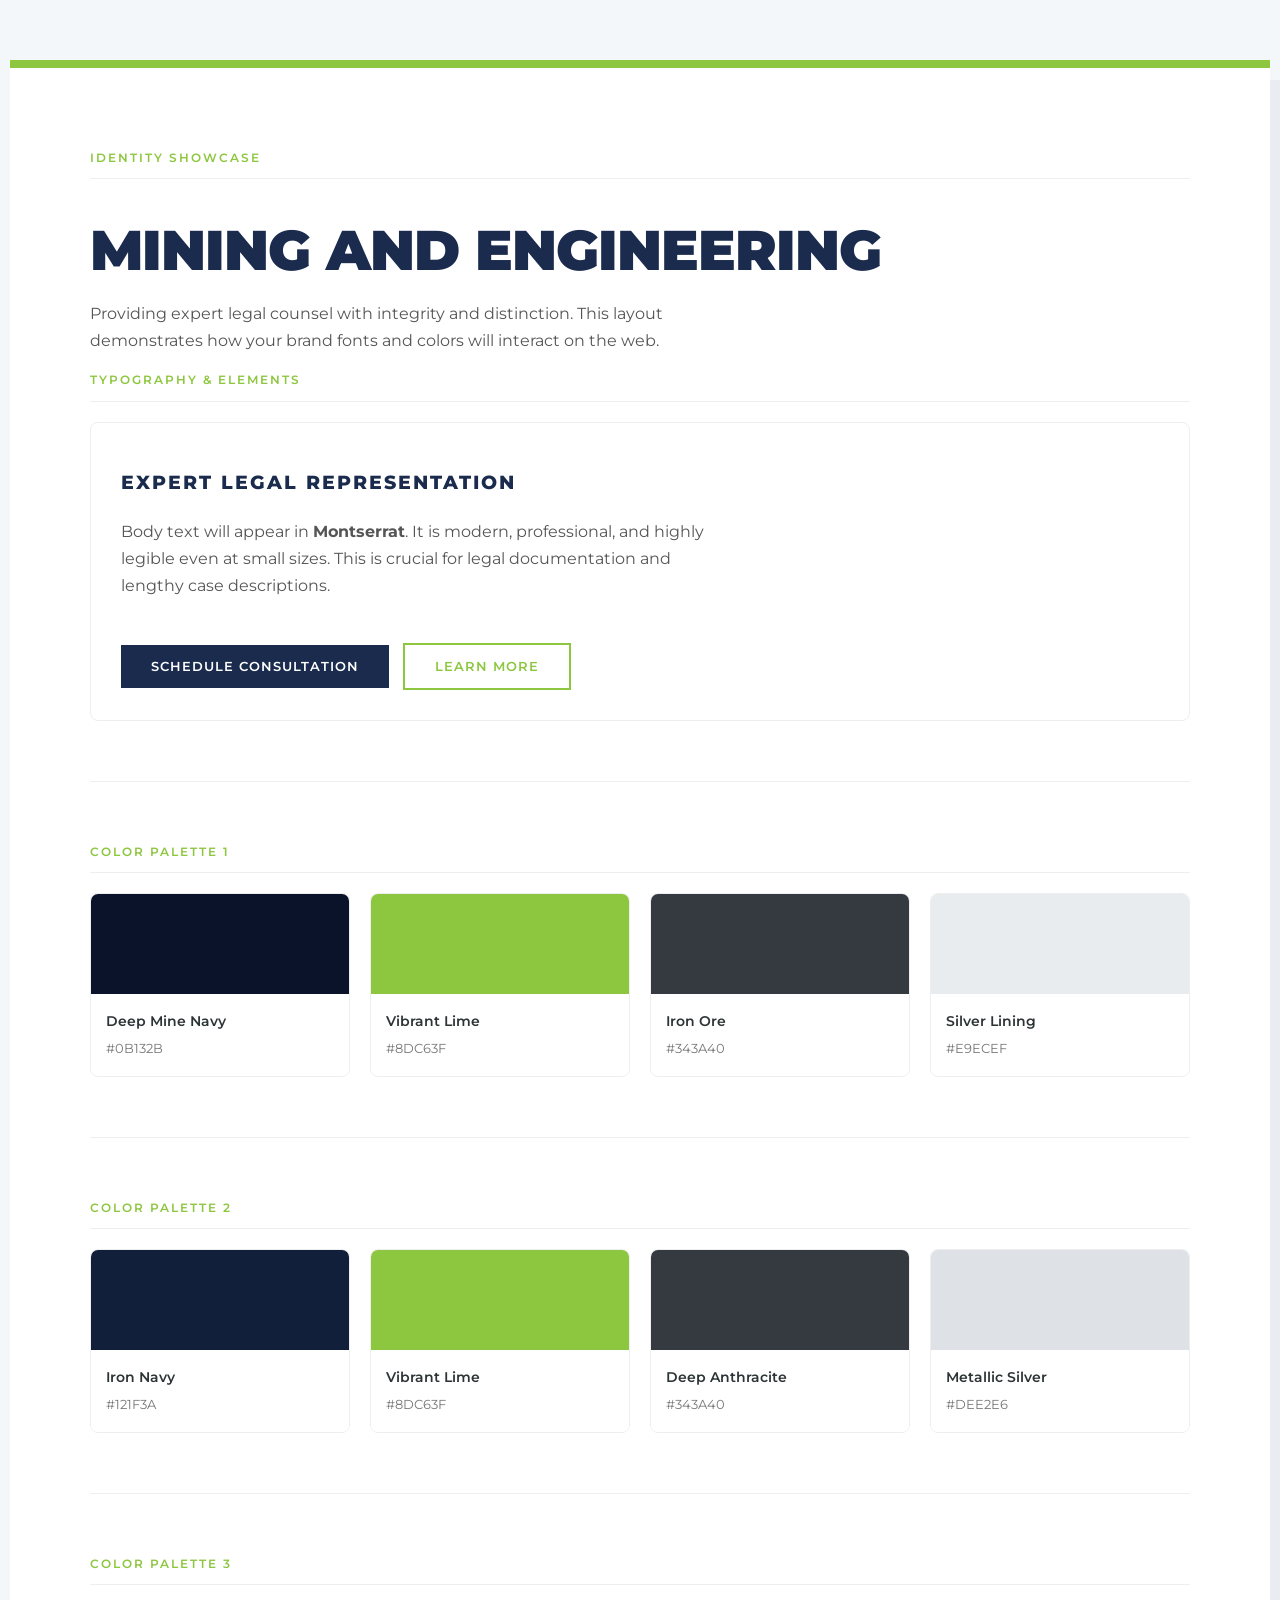
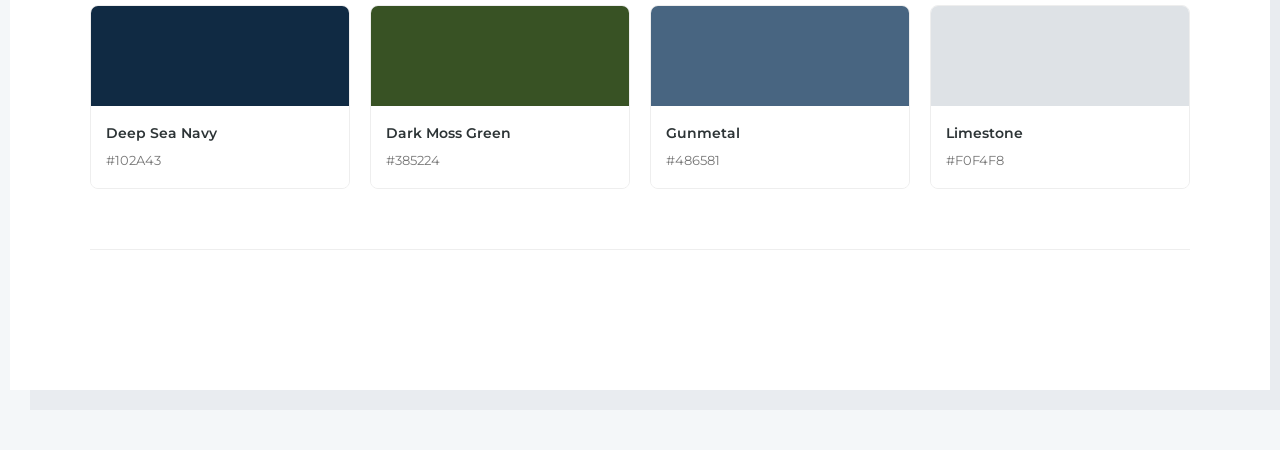
==== mining&engineering/index.html @ 001d95b1 "Initial branding files" ====
<!DOCTYPE html>
<html lang="en">
<head>
    <meta charset="UTF-8">
    <meta name="viewport" content="width=device-width, initial-scale=1.0">
    <title>Brand Style Guide | Mining and Engineering</title>
    <link rel="icon" type="image/png" href="logo.jpg">
    <link href="https://fonts.googleapis.com/css2?family=Montserrat:wght@400;600&family=Playfair+Display:wght@700;900&display=swap" rel="stylesheet">
    <link rel="stylesheet" href="styles.css">
</head>
<body>

<div class="container">
    <span class="section-label">Identity Showcase</span>
    <h1 class="brand-title">Mining and Engineering</h1>
    <p class="legal-text">Providing expert legal counsel with integrity and distinction. This layout demonstrates how your brand fonts and colors will interact on the web.</p>

     <span class="section-label">Typography & Elements</span>
    <div class="ui-preview">
        <h3>Expert Legal Representation</h3>
        <p class="legal-text">
            Body text will appear in <strong>Montserrat</strong>. It is modern, professional, and highly legible even at small sizes. This is crucial for legal documentation and lengthy case descriptions.
        </p>
        <br>
        <button class="btn btn-primary">Schedule Consultation</button>
        <button class="btn btn-outline">Learn More</button>
    </div>

     <hr>
      <span class="section-label">Color Palette 1</span>
     <div class="palette">
        <div class="swatch">
            <div class="swatch-color" style="background:#0B132B;"></div>
            <div class="swatch-info">
                <span class="swatch-name">Deep Mine Navy</span>
                <span class="swatch-hex">#0B132B</span>
            </div>
        </div>
        <div class="swatch">
            <div class="swatch-color" style="background: #8DC63F;"></div>
            <div class="swatch-info">
                <span class="swatch-name">Vibrant Lime</span>
                <span class="swatch-hex">#8DC63F</span>
            </div>
        </div>
        <div class="swatch">
            <div class="swatch-color" style="background: #343A40;"></div>
            <div class="swatch-info">
                <span class="swatch-name">Iron Ore</span>
                <span class="swatch-hex">#343A40</span>
            </div>
        </div>
        <div class="swatch">
            <div class="swatch-color" style="background: #E9ECEF;"></div>
            <div class="swatch-info">
                <span class="swatch-name">Silver Lining</span>
                <span class="swatch-hex">#E9ECEF</span>
            </div>
        </div>
    </div>

    <hr>

    <span class="section-label">Color Palette 2</span>
    <div class="palette">
        <div class="swatch">
            <div class="swatch-color" style="background:#121F3A;"></div>
            <div class="swatch-info">
                <span class="swatch-name">Iron Navy</span>
                <span class="swatch-hex">#121F3A</span>
            </div>
        </div>
        <div class="swatch">
            <div class="swatch-color" style="background: #8DC63F;"></div>
            <div class="swatch-info">
                <span class="swatch-name">Vibrant Lime</span>
                <span class="swatch-hex">#8DC63F</span>
            </div>
        </div>
        <div class="swatch">
            <div class="swatch-color" style="background: #343A40;"></div>
            <div class="swatch-info">
                <span class="swatch-name">Deep Anthracite</span>
                <span class="swatch-hex">#343A40</span>
            </div>
        </div>
        <div class="swatch">
            <div class="swatch-color" style="background: #DEE2E6;"></div>
            <div class="swatch-info">
                <span class="swatch-name">Metallic Silver</span>
                <span class="swatch-hex">#DEE2E6</span>
            </div>
        </div>
    </div>
 <hr>
  <span class="section-label">Color Palette 3</span>
    <div class="palette">
        <div class="swatch">
            <div class="swatch-color" style="background:#102A43;"></div>
            <div class="swatch-info">
                <span class="swatch-name">Deep Sea Navy</span>
                <span class="swatch-hex">#102A43</span>
            </div>
        </div>
        <div class="swatch">
            <div class="swatch-color" style="background: #385224;"></div>
            <div class="swatch-info">
                <span class="swatch-name">Dark Moss Green</span>
                <span class="swatch-hex">#385224</span>
            </div>
        </div>
        <div class="swatch">
            <div class="swatch-color" style="background: #486581;"></div>
            <div class="swatch-info">
                <span class="swatch-name">Gunmetal</span>
                <span class="swatch-hex">#486581</span>
            </div>
        </div>
        <div class="swatch">
            <div class="swatch-color" style="background: #DEE2E6;"></div>
            <div class="swatch-info">
                <span class="swatch-name">Limestone</span>
                <span class="swatch-hex">#F0F4F8</span>
            </div>
        </div>
    </div>

    <hr>

   
</div>

</body>
</html>
---- mining&engineering/styles.css ----
:root {
    /* Exact Brand Colors extracted from Metminec Logo */
    --navy: #1A2B4E;           /* Primary Navy */
    --logo-green: #8DC63F;    /* Exact Lime Green */
    --navy-power: #1A2B4E;     /* Consistent authority tone */
    
    /* Layout & UI Colors */
    --light-bg: #F4F7F9;       /* Clean background */
    --text-dark: #1A1A1A;      /* High readability */
    --text-main: #2D3436;
    --white: #FFFFFF;
}

body {
    font-family: 'Montserrat', sans-serif; /* Clean, geometric, powerful */
    background-color: var(--light-bg);
    color: var(--text-main);
    margin: 0;
    padding: 0;
    line-height: 1.7;
    -webkit-font-smoothing: antialiased;
}

.container {
    max-width: 1100px;
    margin: 60px auto;
    background: var(--white);
    padding: 80px;
    border-radius: 0; /* Sharp corners feel more industrial/solid */
    box-shadow: 20px 20px 0px rgba(26, 43, 78, 0.05); /* "Hard" shadow using brand navy */
    border-top: 8px solid var(--logo-green); /* The 'Safety Stripe' UI element */
    position: relative;
}

/* Typography Showcase */
h1, h2, h3 {
    font-family: 'Montserrat', sans-serif;
    color: var(--navy-power);
    font-weight: 800; /* Extra Bold for impact */
    text-transform: uppercase; /* Blueprint/Industrial style */
    letter-spacing: 2px;
    margin-bottom: 1.5rem;
    line-height: 1.2;
}

.brand-title {
    font-size: 3.5rem;
    font-weight: 900;
    letter-spacing: -1px;
    margin-bottom: 10px;
    text-transform: uppercase;
    color: var(--navy);
}

.section-label {
    font-family: 'Montserrat', sans-serif;
    text-transform: uppercase;
    font-size: 0.75rem;
    letter-spacing: 2px;
    color: var(--logo-green); /* Updated to Logo Green */
    font-weight: 600;
    display: block;
    margin-bottom: 20px;
    border-bottom: 1px solid #eee;
    padding-bottom: 10px;
}

/* Color Palette Display */
.palette {
    display: grid;
    grid-template-columns: repeat(auto-fit, minmax(180px, 1fr));
    gap: 20px;
    margin-bottom: 50px;
}

.swatch {
    border: 1px solid #eee;
    border-radius: 8px;
    overflow: hidden;
}

.swatch-color {
    height: 100px;
}

.swatch-info {
    padding: 15px;
    background: white;
}

.swatch-name {
    font-weight: 600;
    font-size: 0.9rem;
    display: block;
}

.swatch-hex {
    font-size: 0.8rem;
    color: #777;
}

/* Mock UI Elements */
.ui-preview {
    border: 1px solid #eee;
    padding: 30px;
    border-radius: 8px;
    margin-top: 20px;
}

.btn {
    display: inline-block;
    padding: 14px 30px;
    font-family: 'Montserrat', sans-serif;
    font-weight: 600;
    text-transform: uppercase;
    font-size: 0.8rem;
    letter-spacing: 1px;
    border: none;
    cursor: pointer;
    transition: all 0.3s ease;
    margin-right: 10px;
}

.btn-primary {
    background-color: var(--navy);
    color: white;
}

.btn-primary:hover {
    background-color: var(--logo-green); /* Hover state now uses Green */
    color: var(--navy);
}

.btn-outline {
    background: transparent;
    border: 2px solid var(--logo-green); /* Updated to Logo Green */
    color: var(--logo-green);
}

.btn-outline:hover {
    background: var(--logo-green);
    color: var(--navy);
}

.legal-text {
    color: #555;
    max-width: 600px;
}

hr {
    border: 0;
    height: 1px;
    background: #eee;
    margin: 60px 0;
}
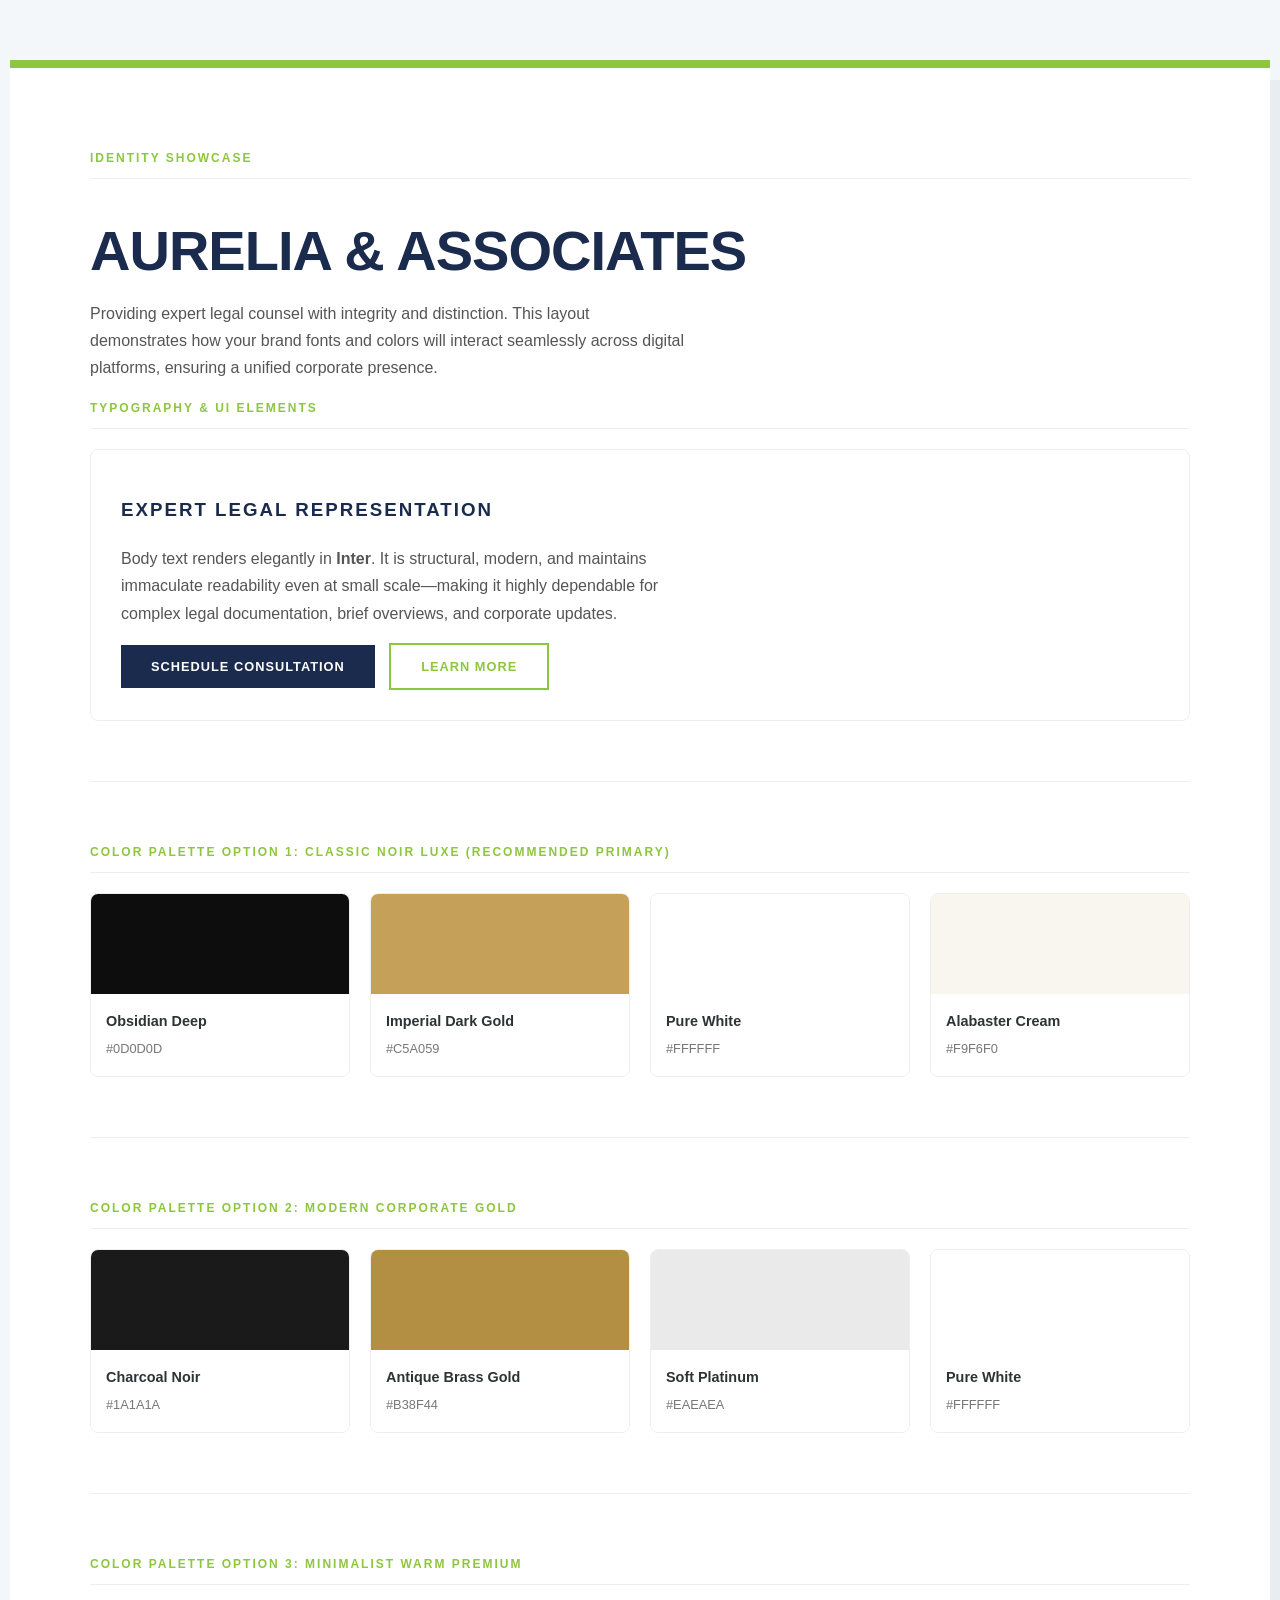
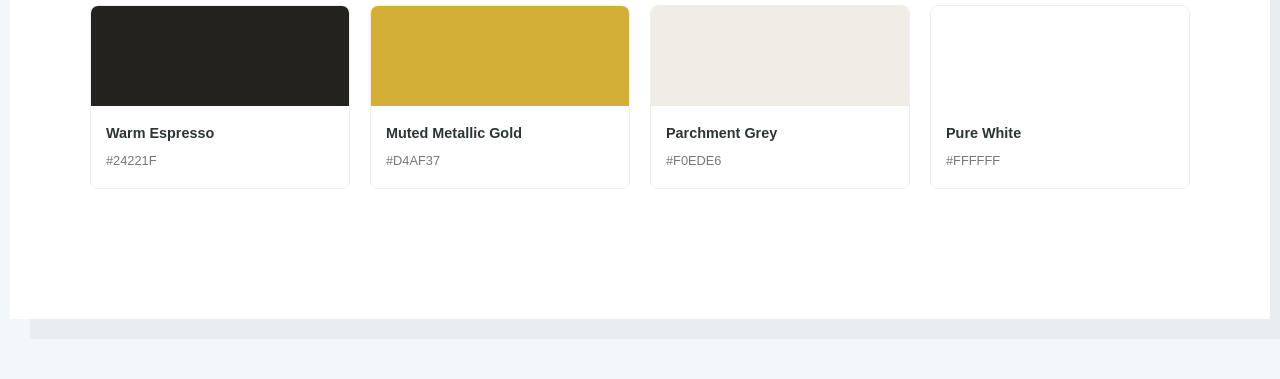
==== commit b526f702: "Updated files" ====
--- a/mining&engineering/index.html
+++ b/mining&engineering/index.html
@@ -3,131 +3,137 @@
 <head>
     <meta charset="UTF-8">
     <meta name="viewport" content="width=device-width, initial-scale=1.0">
-    <title>Brand Style Guide | Mining and Engineering</title>
-    <link rel="icon" type="image/png" href="logo.jpg">
-    <link href="https://fonts.googleapis.com/css2?family=Montserrat:wght@400;600&family=Playfair+Display:wght@700;900&display=swap" rel="stylesheet">
+    <title>Brand Style Guide | Premium Legal Identity</title>
+    <link rel="icon" type="image/png" href="client-logo.png">
+    <!-- Premium Editorial Typography Blend -->
+    <link href="https://fonts.googleapis.com/css2?family=Inter:wght@300;400;600&family=Playfair+Display:ital,wght@0,600;0,700;1,400&display=swap" rel="stylesheet">
     <link rel="stylesheet" href="styles.css">
 </head>
 <body>
 
 <div class="container">
+    <!-- Identity Header Section -->
     <span class="section-label">Identity Showcase</span>
-    <h1 class="brand-title">Mining and Engineering</h1>
-    <p class="legal-text">Providing expert legal counsel with integrity and distinction. This layout demonstrates how your brand fonts and colors will interact on the web.</p>
+    <h1 class="brand-title">Aurelia &amp; Associates</h1>
+    <p class="legal-text">Providing expert legal counsel with integrity and distinction. This layout demonstrates how your brand fonts and colors will interact seamlessly across digital platforms, ensuring a unified corporate presence.</p>
 
-     <span class="section-label">Typography & Elements</span>
+    <!-- Typography & Element Showcase -->
+    <span class="section-label">Typography &amp; UI Elements</span>
     <div class="ui-preview">
         <h3>Expert Legal Representation</h3>
         <p class="legal-text">
-            Body text will appear in <strong>Montserrat</strong>. It is modern, professional, and highly legible even at small sizes. This is crucial for legal documentation and lengthy case descriptions.
+            Body text renders elegantly in <strong>Inter</strong>. It is structural, modern, and maintains immaculate readability even at small scale—making it highly dependable for complex legal documentation, brief overviews, and corporate updates.
         </p>
-        <br>
-        <button class="btn btn-primary">Schedule Consultation</button>
-        <button class="btn btn-outline">Learn More</button>
+        <div class="btn-group">
+            <button class="btn btn-primary">Schedule Consultation</button>
+            <button class="btn btn-outline">Learn More</button>
+        </div>
     </div>
 
-     <hr>
-      <span class="section-label">Color Palette 1</span>
-     <div class="palette">
+    <hr>
+
+    <!-- Palette Choice 1 -->
+    <span class="section-label">Color Palette Option 1: Classic Noir Luxe (Recommended Primary)</span>
+    <div class="palette">
         <div class="swatch">
-            <div class="swatch-color" style="background:#0B132B;"></div>
+            <div class="swatch-color" style="background: #0D0D0D;"></div>
             <div class="swatch-info">
-                <span class="swatch-name">Deep Mine Navy</span>
-                <span class="swatch-hex">#0B132B</span>
+                <span class="swatch-name">Obsidian Deep</span>
+                <span class="swatch-hex">#0D0D0D</span>
             </div>
         </div>
         <div class="swatch">
-            <div class="swatch-color" style="background: #8DC63F;"></div>
+            <div class="swatch-color" style="background: #C5A059;"></div>
             <div class="swatch-info">
-                <span class="swatch-name">Vibrant Lime</span>
-                <span class="swatch-hex">#8DC63F</span>
+                <span class="swatch-name">Imperial Dark Gold</span>
+                <span class="swatch-hex">#C5A059</span>
             </div>
         </div>
         <div class="swatch">
-            <div class="swatch-color" style="background: #343A40;"></div>
+            <div class="swatch-color" style="background: #FFFFFF;"></div>
             <div class="swatch-info">
-                <span class="swatch-name">Iron Ore</span>
-                <span class="swatch-hex">#343A40</span>
+                <span class="swatch-name">Pure White</span>
+                <span class="swatch-hex">#FFFFFF</span>
             </div>
         </div>
         <div class="swatch">
-            <div class="swatch-color" style="background: #E9ECEF;"></div>
+            <div class="swatch-color" style="background: #F9F6F0;"></div>
             <div class="swatch-info">
-                <span class="swatch-name">Silver Lining</span>
-                <span class="swatch-hex">#E9ECEF</span>
+                <span class="swatch-name">Alabaster Cream</span>
+                <span class="swatch-hex">#F9F6F0</span>
             </div>
         </div>
     </div>
 
     <hr>
 
-    <span class="section-label">Color Palette 2</span>
+    <!-- Palette Choice 2 -->
+    <span class="section-label">Color Palette Option 2: Modern Corporate Gold</span>
     <div class="palette">
         <div class="swatch">
-            <div class="swatch-color" style="background:#121F3A;"></div>
+            <div class="swatch-color" style="background: #1A1A1A;"></div>
             <div class="swatch-info">
-                <span class="swatch-name">Iron Navy</span>
-                <span class="swatch-hex">#121F3A</span>
+                <span class="swatch-name">Charcoal Noir</span>
+                <span class="swatch-hex">#1A1A1A</span>
             </div>
         </div>
         <div class="swatch">
-            <div class="swatch-color" style="background: #8DC63F;"></div>
+            <div class="swatch-color" style="background: #B38F44;"></div>
             <div class="swatch-info">
-                <span class="swatch-name">Vibrant Lime</span>
-                <span class="swatch-hex">#8DC63F</span>
+                <span class="swatch-name">Antique Brass Gold</span>
+                <span class="swatch-hex">#B38F44</span>
             </div>
         </div>
         <div class="swatch">
-            <div class="swatch-color" style="background: #343A40;"></div>
+            <div class="swatch-color" style="background: #EAEAEA;"></div>
             <div class="swatch-info">
-                <span class="swatch-name">Deep Anthracite</span>
-                <span class="swatch-hex">#343A40</span>
+                <span class="swatch-name">Soft Platinum</span>
+                <span class="swatch-hex">#EAEAEA</span>
             </div>
         </div>
         <div class="swatch">
-            <div class="swatch-color" style="background: #DEE2E6;"></div>
+            <div class="swatch-color" style="background: #FFFFFF;"></div>
             <div class="swatch-info">
-                <span class="swatch-name">Metallic Silver</span>
-                <span class="swatch-hex">#DEE2E6</span>
-            </div>
-        </div>
-    </div>
- <hr>
-  <span class="section-label">Color Palette 3</span>
-    <div class="palette">
-        <div class="swatch">
-            <div class="swatch-color" style="background:#102A43;"></div>
-            <div class="swatch-info">
-                <span class="swatch-name">Deep Sea Navy</span>
-                <span class="swatch-hex">#102A43</span>
-            </div>
-        </div>
-        <div class="swatch">
-            <div class="swatch-color" style="background: #385224;"></div>
-            <div class="swatch-info">
-                <span class="swatch-name">Dark Moss Green</span>
-                <span class="swatch-hex">#385224</span>
-            </div>
-        </div>
-        <div class="swatch">
-            <div class="swatch-color" style="background: #486581;"></div>
-            <div class="swatch-info">
-                <span class="swatch-name">Gunmetal</span>
-                <span class="swatch-hex">#486581</span>
-            </div>
-        </div>
-        <div class="swatch">
-            <div class="swatch-color" style="background: #DEE2E6;"></div>
-            <div class="swatch-info">
-                <span class="swatch-name">Limestone</span>
-                <span class="swatch-hex">#F0F4F8</span>
+                <span class="swatch-name">Pure White</span>
+                <span class="swatch-hex">#FFFFFF</span>
             </div>
         </div>
     </div>
 
     <hr>
 
-   
+    <!-- Palette Choice 3 -->
+    <span class="section-label">Color Palette Option 3: Minimalist Warm Premium</span>
+    <div class="palette">
+        <div class="swatch">
+            <div class="swatch-color" style="background: #24221F;"></div>
+            <div class="swatch-info">
+                <span class="swatch-name">Warm Espresso</span>
+                <span class="swatch-hex">#24221F</span>
+            </div>
+        </div>
+        <div class="swatch">
+            <div class="swatch-color" style="background: #D4AF37;"></div>
+            <div class="swatch-info">
+                <span class="swatch-name">Muted Metallic Gold</span>
+                <span class="swatch-hex">#D4AF37</span>
+            </div>
+        </div>
+        <div class="swatch">
+            <div class="swatch-color" style="background: #F0EDE6;"></div>
+            <div class="swatch-info">
+                <span class="swatch-name">Parchment Grey</span>
+                <span class="swatch-hex">#F0EDE6</span>
+            </div>
+        </div>
+        <div class="swatch">
+            <div class="swatch-color" style="background: #FFFFFF;"></div>
+            <div class="swatch-info">
+                <span class="swatch-name">Pure White</span>
+                <span class="swatch-hex">#FFFFFF</span>
+            </div>
+        </div>
+    </div>
 </div>
 
 </body>
